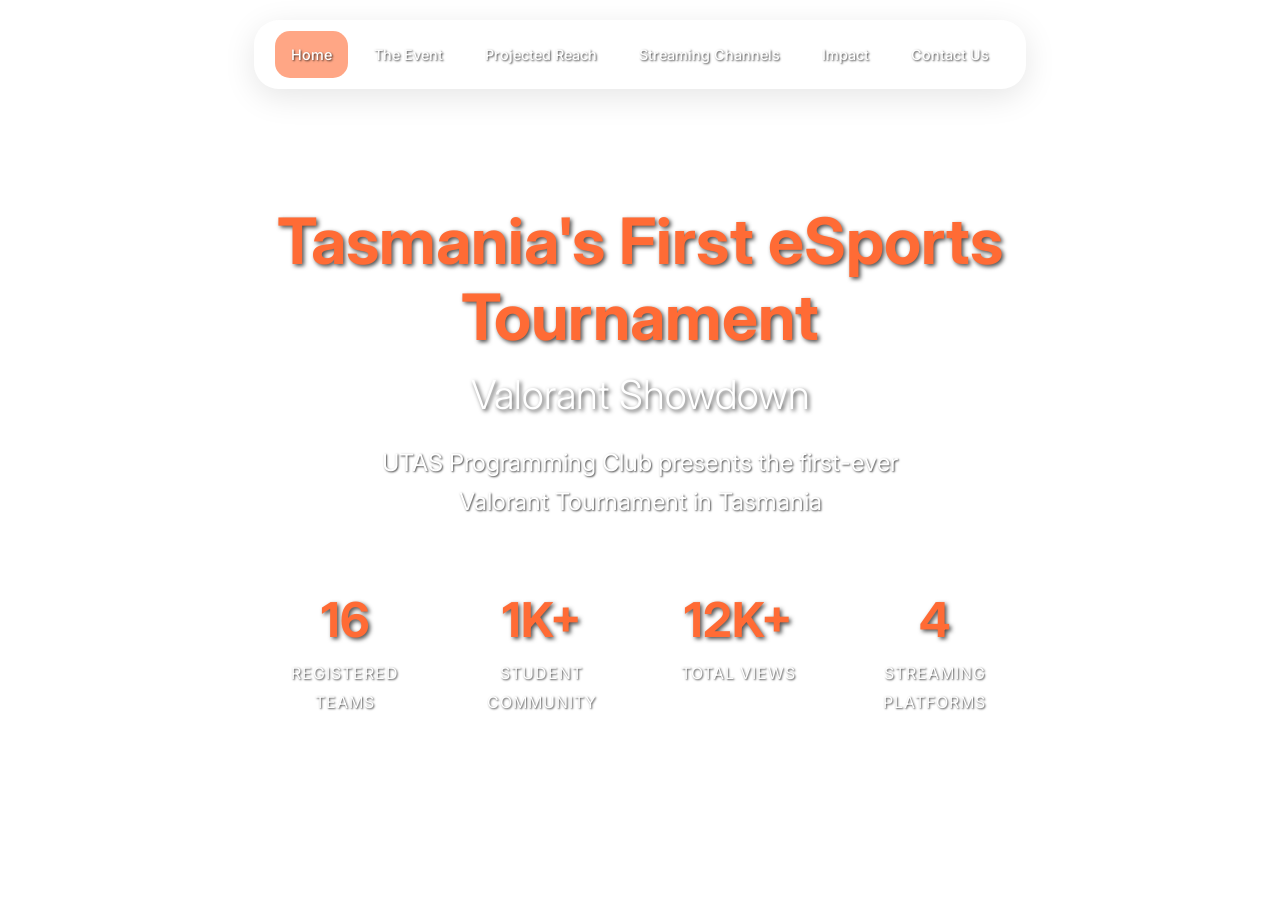
==== index.html @ cdb141f3 "Add files via upload" ====
<!DOCTYPE html>
<html lang="en">
<head>
    <meta charset="UTF-8">
    <meta name="viewport" content="width=device-width, initial-scale=1.0">
    <title>UTAS Programming Club - Valorant Tournament 2024</title>
    
    <!-- Font Awesome -->
    <link rel="stylesheet" href="https://cdnjs.cloudflare.com/ajax/libs/font-awesome/6.0.0/css/all.min.css">
    <!-- Google Fonts -->
    <link href="https://fonts.googleapis.com/css2?family=Inter:wght@300;400;500;600;700&display=swap" rel="stylesheet">
    <!-- Custom CSS -->
    <link rel="stylesheet" href="styles.css">
</head>
<body>

    <!-- Navigation -->
    <nav class="nav">
        <a href="index.html" class="active">Home</a>
        <a href="the-event.html">The Event</a>
        <a href="projected-reach.html">Projected Reach</a>
        <a href="streaming-channels.html">Streaming Channels</a>
        <a href="impact.html">Impact</a>
        <a href="contact-us.html">Contact Us</a>
    </nav>

    <!-- Slide 1: Title Slide -->
    <section class="slide active" data-slide="1">

        <!-- Video Background -->
        <video id="backgroundVideo" autoplay muted loop playsinline>
            <source src="valorant_video.mp4" type="video/mp4">
            Your browser does not support the video tag.
        </video>

        <div class="hero">
            <div class="hero-background"></div>
            <div class="hero-overlay"></div>
            
            <div class="hero-content">
                <h1 class="hero-title">
                    <span class="highlight">Tasmania's First eSports Tournament</span>
                    <span class="subtitle">Valorant Showdown</span>
                </h1>
                <p class="hero-description">
                    UTAS Programming Club presents the first-ever Valorant Tournament in Tasmania
                </p>
                
                
                <div class="hero-stats">
                    <div class="stat-item">
                        <span class="stat-number">16</span>
                        <span class="stat-label">Registered Teams</span>
                    </div>
                    <div class="stat-item">
                        <span class="stat-number">1K+</span>
                        <span class="stat-label">Student Community</span>
                    </div>
                    <div class="stat-item">
                        <span class="stat-number">12K+</span>
                        <span class="stat-label">Total Views</span>
                    </div>
                    <div class="stat-item">
                        <span class="stat-number">4</span>
                        <span class="stat-label">Streaming Platforms</span>
                    </div>
                </div>
                
            </div>
        </div>
    </section>

</body>
</html>
---- styles.css ----
/* Custom CSS Variables */
:root {
    --primary-color: #ff6b35;
    --secondary-color: #f7931e;
    --dark-bg: #1a1a2e;
    --darker-bg: #16213e;
    --light-bg: #f8f9fa;
    --text-muted: #6c757d;
    --white: #ffffff;
    --black: #000000;
}

/* Reset and Base Styles */
* {
    margin: 0;
    padding: 0;
    box-sizing: border-box;
    -webkit-font-smoothing: antialiased;
    -moz-osx-font-smoothing: grayscale;
}

body {
    font-family: 'Inter', sans-serif;
    line-height: 1.6;
    color: #333;
    overflow: hidden;
    margin: 0;
    padding: 0;
    -webkit-transform: translateZ(0);
    transform: translateZ(0);
    -webkit-backface-visibility: hidden;
    backface-visibility: hidden;
    -webkit-perspective: 1000;
    perspective: 1000;
    font-size: clamp(14px, 2.5vw, 18px);
}

/* Video Background */
#backgroundVideo {
    position: fixed;
    top: 0;
    left: 0;
    width: 100%;
    height: 100%;
    object-fit: cover;
    z-index: -5;
    opacity: 0.6;
    min-width: 100%;
    min-height: 100%;
}

/* Event Page Static Background */
.event-background {
    position: fixed;
    top: 0;
    left: 0;
    width: 100%;
    height: 100%;
    background: linear-gradient(135deg, #1a1a2e 0%, #16213e 50%, #0f3460 100%);
    z-index: -5;
}

.event-background::before {
    content: '';
    position: absolute;
    top: 0;
    left: 0;
    width: 100%;
    height: 100%;
    background: url('valorant_poster.jpg') center/cover;
    opacity: 0.3;
    z-index: -1;
}


/* Fallback background for when video is not available */
body::before {
    content: '';
    position: fixed;
    top: 0;
    left: 0;
    width: 100%;
    height: 100%;
    background: linear-gradient(135deg, rgba(0, 0, 0, 0.4) 0%, rgba(0, 0, 0, 0.6) 100%), url('valorant_poster.jpg');
    background-size: cover;
    background-position: center;
    background-attachment: fixed;
    background-repeat: no-repeat;
    z-index: -11;
    opacity: 0.3;
    display: none;
    /* Hidden by default, shown when video fails */
}

/* Show fallback when video is not supported or fails */
.no-video body::before {
    display: block;
}

/* Single Page Layout */
.slide {
    position: relative;
    width: 100%;
    height: 100vh;
    opacity: 1;
    visibility: visible;
    transform: none;
    z-index: 1;
    overflow-y: auto;
}

.slide.active {
    opacity: 1;
    visibility: visible;
    transform: none;
    z-index: 2;
}

/* Navigation */
.nav {
    position: fixed;
    top: 20px;
    left: 50%;
    transform: translateX(-50%);
    z-index: 1000;
    display: flex;
    flex-direction: row;
    gap: 10px;
    background: rgba(255, 255, 255, 0.1);
    backdrop-filter: blur(10px);
    border-radius: 25px;
    padding: 10px 20px;
    border: 1px solid rgba(255, 255, 255, 0.2);
    box-shadow: 0 8px 32px rgba(0, 0, 0, 0.1);
}

.nav a {
    color: #ffffff;
    text-decoration: none;
    font-weight: 500;
    font-size: 0.9rem;
    padding: 12px 16px;
    border-radius: 15px;
    transition: all 0.3s ease;
    text-shadow: 1px 1px 2px rgba(0, 0, 0, 0.7);
    text-align: center;
    white-space: nowrap;
}

.nav a:hover {
    background: rgba(255, 107, 53, 0.8);
    transform: translateY(-2px);
    box-shadow: 0 4px 15px rgba(255, 107, 53, 0.3);
}

.nav a.active {
    background: rgba(255, 107, 53, 0.6);
    color: #ffffff;
}

/* Container */
.container {
    max-width: min(1200px, 95vw);
    margin: 0 auto;
    padding: 0 clamp(10px, 3vw, 30px);
}

/* Hero Section */
.hero {
    height: 100vh;
    position: relative;
    display: flex;
    align-items: center;
    justify-content: center;
    text-align: center;
    color: #333;
    overflow: hidden;
    padding-top: 80px;
}

.hero-background {
    position: absolute;
    top: 0;
    left: 0;
    width: 100%;
    height: 120%;
    background: transparent;
    z-index: -2;
    transform: translateZ(0);
    will-change: transform;
}

.hero-overlay {
    position: absolute;
    top: 0;
    left: 0;
    width: 100%;
    height: 100%;
    background: transparent;
    z-index: -1;
}

.hero-content {
    max-width: 800px;
    padding: 0 20px;
    display: flex;
    flex-direction: column;
    align-items: center;
    justify-content: center;
    text-align: center;
}

.hero-title {
    font-size: clamp(2.5rem, 8vw, 4rem);
    font-weight: 700;
    margin-bottom: clamp(15px, 3vw, 25px);
    line-height: 1.2;
    color: #ffffff;
    text-shadow: 2px 2px 4px rgba(0, 0, 0, 0.7);
}

.highlight {
    color: #ff6b35;
    display: block;
    text-shadow: 2px 2px 4px rgba(0, 0, 0, 0.7);
}

.tasmania-highlight {
    color: #00d4ff;
    font-weight: 600;
    text-shadow: 2px 2px 4px rgba(0, 0, 0, 0.7);
}

.subtitle {
    font-size: clamp(1.8rem, 5vw, 2.5rem);
    font-weight: 300;
    display: block;
    margin-top: clamp(8px, 2vw, 15px);
    color: #ffffff;
    text-shadow: 2px 2px 4px rgba(0, 0, 0, 0.7);
}

.hero-description {
    font-size: clamp(1.1rem, 3vw, 1.5rem);
    margin-bottom: clamp(25px, 5vw, 40px);
    color: #ffffff;
    max-width: min(600px, 90vw);
    margin-left: auto;
    margin-right: auto;
    text-shadow: 1px 1px 2px rgba(0, 0, 0, 0.7);
}

.hero-stats {
    display: flex;
    justify-content: center;
    gap: clamp(15px, 2vw, 40px);
    margin-bottom: clamp(25px, 5vw, 40px);
    flex-wrap: nowrap;
}

.stat-item {
    text-align: center;
    background: rgba(255, 255, 255, 0.1);
    backdrop-filter: blur(10px);
    border-radius: 15px;
    padding: clamp(12px, 2vw, 20px);
    border: 1px solid rgba(255, 255, 255, 0.2);
    transition: all 0.3s ease;
    flex: 1;
    max-width: clamp(140px, 18vw, 200px);
    min-width: clamp(100px, 12vw, 140px);
}

.stat-item:hover {
    transform: translateY(-5px);
    background: rgba(255, 255, 255, 0.15);
    box-shadow: 0 10px 30px rgba(0, 0, 0, 0.3);
}

.stat-number {
    display: block;
    font-size: clamp(2rem, 5vw, 3rem);
    font-weight: 700;
    color: #ff6b35;
    text-shadow: 2px 2px 4px rgba(0, 0, 0, 0.7);
}

.stat-label {
    font-size: clamp(0.8rem, 2vw, 1rem);
    color: #ffffff;
    text-transform: uppercase;
    letter-spacing: 1px;
    text-shadow: 1px 1px 2px rgba(0, 0, 0, 0.7);
}

.hero-buttons {
    display: flex;
    gap: 20px;
    justify-content: center;
    flex-wrap: wrap;
}

/* Buttons */
.btn {
    padding: 15px 30px;
    border: none;
    border-radius: 50px;
    font-weight: 600;
    text-decoration: none;
    transition: all 0.3s ease;
    cursor: pointer;
    display: inline-block;
    font-size: 1.1rem;
    text-align: center;
}

.btn-primary {
    background: #333;
    color: white;
    box-shadow: 0 4px 15px rgba(0, 0, 0, 0.2);
}

.btn-primary:hover {
    transform: translateY(-2px);
    box-shadow: 0 6px 20px rgba(0, 0, 0, 0.3);
}

.btn-secondary {
    background: transparent;
    color: #333;
    border: 2px solid #333;
}

.btn-secondary:hover {
    background: #333;
    color: white;
    transform: translateY(-2px);
}

/* Desktop Focus - No Mobile Support */

/* Animation Classes */
.fade-in-up {
    animation: fadeInUp 0.6s ease forwards;
}

@keyframes fadeInUp {
    from {
        opacity: 0;
        transform: translateY(30px);
    }

    to {
        opacity: 1;
        transform: translateY(0);
    }
}

/* Graph Card Styles */
.graph-card {
    background: rgba(255, 255, 255, 0.1);
    backdrop-filter: blur(15px);
    border-radius: 20px;
    padding: clamp(15px, 3vw, 30px);
    border: 1px solid rgba(255, 255, 255, 0.2);
    box-shadow: 0 20px 40px rgba(0, 0, 0, 0.3);
    margin-top: clamp(15px, 3vw, 25px);
    max-width: min(1400px, 98vw);
    width: 100%;
}

.graph-header {
    text-align: center;
    margin-bottom: clamp(15px, 3vw, 20px);
}

.graph-header h3 {
    font-size: clamp(1.5rem, 4vw, 2.2rem);
    color: #ffffff;
    margin-bottom: 10px;
    text-shadow: 2px 2px 4px rgba(0, 0, 0, 0.7);
}

.graph-header p {
    color: rgba(255, 255, 255, 0.8);
    font-size: clamp(1rem, 2.5vw, 1.2rem);
    text-shadow: 1px 1px 2px rgba(0, 0, 0, 0.7);
}

.graph-container {
    position: relative;
    margin: 20px 0 60px 0;
}

.graph-container::before {
    content: '';
    position: absolute;
    left: 50px;
    right: 50px;
    top: 0;
    bottom: 0;
    background-image:
        linear-gradient(to right, rgba(255, 255, 255, 0.1) 0%, rgba(255, 255, 255, 0.1) 100%),
        linear-gradient(to right, rgba(255, 255, 255, 0.1) 0%, rgba(255, 255, 255, 0.1) 100%),
        linear-gradient(to right, rgba(255, 255, 255, 0.1) 0%, rgba(255, 255, 255, 0.1) 100%),
        linear-gradient(to right, rgba(255, 255, 255, 0.1) 0%, rgba(255, 255, 255, 0.1) 100%),
        linear-gradient(to right, rgba(255, 255, 255, 0.1) 0%, rgba(255, 255, 255, 0.1) 100%);
    background-size: 100% 1px;
    background-position:
        0 50px,
        /* 2K line */
        0 100px,
        /* 4K line */
        0 150px,
        /* 6K line */
        0 200px,
        /* 8K line */
        0 250px;
    /* 10K line */
    background-repeat: no-repeat;
    z-index: 0;
}


.graph {
    display: flex;
    align-items: end;
    justify-content: space-between;
    height: 300px;
    position: relative;
    padding-left: 50px;
    padding-right: 50px;
    background: linear-gradient(to right, transparent 0%, transparent 100%);
}

.graph::before {
    content: '';
    position: absolute;
    left: 50px;
    top: 0;
    bottom: 0;
    width: 1px;
    background: rgba(255, 255, 255, 0.3);
    z-index: 1;
}

.graph::after {
    content: '';
    position: absolute;
    left: 50px;
    right: 50px;
    bottom: 0;
    height: 1px;
    background: rgba(255, 255, 255, 0.3);
    z-index: 1;
}

.y-axis {
    position: absolute;
    left: 0;
    top: 0;
    height: 100%;
    display: flex;
    flex-direction: column;
    justify-content: space-between;
    width: 40px;
}

.y-label {
    color: rgba(255, 255, 255, 0.7);
    font-size: 0.9rem;
    font-weight: 500;
    text-align: right;
    text-shadow: 1px 1px 2px rgba(0, 0, 0, 0.7);
}

.graph-bars {
    display: flex;
    align-items: end;
    justify-content: space-between;
    width: 100%;
    height: 100%;
    gap: 20px;
    position: relative;
    z-index: 2;
}

.bar-container {
    display: flex;
    flex-direction: column;
    align-items: center;
    flex: 1;
    max-width: 120px;
    position: relative;
}

.bar {
    position: relative;
    width: 60px;
    background: rgba(255, 255, 255, 0.1);
    border-radius: 8px 8px 0 0;
    transition: all 0.3s ease;
    cursor: pointer;
    margin-bottom: 10px;
    z-index: 2;
}

.bar:hover {
    transform: translateY(-5px);
    box-shadow: 0 10px 20px rgba(0, 0, 0, 0.3);
}

.bar-fill {
    border-radius: 8px 8px 0 0;
    transition: all 0.8s ease;
    position: relative;
    overflow: hidden;
}

.utas-students {
    height: 62.5px;
    /* 2500/12000 * 300px */
}

.utas-students .bar-fill {
    background: linear-gradient(135deg, #ff6b35, #f7931e);
    height: 100%;
}

.tasmanian-locals {
    height: 125px;
    /* 5000/12000 * 300px */
}

.tasmanian-locals .bar-fill {
    background: linear-gradient(135deg, #00d4ff, #0099cc);
    height: 100%;
}

.social-media {
    height: 200px;
    /* 8000/12000 * 300px */
}

.social-media .bar-fill {
    background: linear-gradient(135deg, #ff4081, #e91e63);
    height: 100%;
}

.live-streaming {
    height: 300px;
    /* 12000/12000 * 300px */
}

.live-streaming .bar-fill {
    background: linear-gradient(135deg, #4caf50, #2e7d32);
    height: 100%;
}

.bar-value {
    position: absolute;
    top: -30px;
    left: 50%;
    transform: translateX(-50%);
    color: #ffffff;
    font-weight: 600;
    font-size: 0.9rem;
    text-shadow: 1px 1px 2px rgba(0, 0, 0, 0.7);
    opacity: 0;
    transition: opacity 0.3s ease;
}

.bar:hover .bar-value {
    opacity: 1;
}

.bar-label {
    color: rgba(255, 255, 255, 0.8);
    font-size: 0.8rem;
    text-align: center;
    margin-top: 15px;
    text-shadow: 1px 1px 2px rgba(0, 0, 0, 0.7);
    line-height: 1.2;
    position: absolute;
    bottom: -40px;
    left: 50%;
    transform: translateX(-50%);
    white-space: nowrap;
}

.graph-stats {
    display: flex;
    justify-content: center;
    gap: clamp(15px, 2vw, 40px);
    margin-top: clamp(20px, 4vw, 30px);
    flex-wrap: wrap;
}


/* Streaming Cards Styles */
.streaming-cards {
    display: grid;
    grid-template-columns: repeat(4, 1fr);
    gap: clamp(15px, 3vw, 25px);
    margin-top: clamp(20px, 4vw, 40px);
    max-width: min(1000px, 95vw);
    width: 100%;
}

.streaming-card {
    background: rgba(255, 255, 255, 0.1);
    backdrop-filter: blur(15px);
    border-radius: 20px;
    padding: clamp(20px, 4vw, 30px);
    border: 1px solid rgba(255, 255, 255, 0.2);
    box-shadow: 0 20px 40px rgba(0, 0, 0, 0.3);
    text-align: center;
    transition: all 0.3s ease;
    cursor: pointer;
}

.streaming-card:hover {
    transform: translateY(-10px);
    box-shadow: 0 30px 60px rgba(0, 0, 0, 0.4);
    background: rgba(255, 255, 255, 0.15);
}

.streaming-logo {
    font-size: clamp(3rem, 8vw, 4rem);
    margin-bottom: clamp(15px, 3vw, 20px);
    display: flex;
    justify-content: center;
    align-items: center;
    height: 80px;
}

.streaming-card h3 {
    font-size: clamp(1.2rem, 3vw, 1.5rem);
    color: #ffffff;
    margin-bottom: 10px;
    text-shadow: 2px 2px 4px rgba(0, 0, 0, 0.7);
}


/* Platform-specific colors */
.facebook .streaming-logo {
    color: #1877f2;
}

.twitch .streaming-logo {
    color: #9146ff;
}

.kick .streaming-logo {
    color: #53fc18;
}

.youtube .streaming-logo {
    color: #ff0000;
}


/* Sponsor Cards Styles */
.sponsor-cards {
    display: flex;
    justify-content: center;
    margin-top: clamp(15px, 3vw, 25px);
    max-width: min(700px, 85vw);
    width: 100%;
}

.sponsor-card {
    background: rgba(255, 255, 255, 0.1);
    backdrop-filter: blur(15px);
    border-radius: 20px;
    padding: clamp(15px, 3vw, 25px);
    border: 1px solid rgba(255, 255, 255, 0.2);
    box-shadow: 0 20px 40px rgba(0, 0, 0, 0.3);
    transition: all 0.3s ease;
    cursor: pointer;
    width: 100%;
    max-width: 600px;
}

.sponsor-card:hover {
    transform: translateY(-10px);
    box-shadow: 0 30px 60px rgba(0, 0, 0, 0.4);
    background: rgba(255, 255, 255, 0.15);
}

.sponsor-header {
    text-align: center;
    margin-bottom: clamp(15px, 3vw, 20px);
    padding-bottom: clamp(10px, 2vw, 15px);
    border-bottom: 1px solid rgba(255, 255, 255, 0.2);
}

.sponsor-header h3 {
    font-size: clamp(1.5rem, 4vw, 2rem);
    color: #ffffff;
    margin-bottom: 10px;
    text-shadow: 2px 2px 4px rgba(0, 0, 0, 0.7);
}

.sponsor-price {
    font-size: clamp(1.8rem, 5vw, 2.5rem);
    color: #ff6b35;
    font-weight: 700;
    text-shadow: 2px 2px 4px rgba(0, 0, 0, 0.7);
}

.sponsor-benefits {
    display: grid;
    grid-template-columns: repeat(3, 1fr);
    gap: clamp(8px, 1.2vw, 12px);
}

.benefit-item {
    display: flex;
    align-items: center;
    gap: clamp(8px, 1.5vw, 12px);
    padding: clamp(6px, 1.2vw, 10px);
    background: rgba(255, 255, 255, 0.05);
    border-radius: 8px;
    transition: all 0.3s ease;
}

.benefit-item:hover {
    background: rgba(255, 255, 255, 0.1);
    transform: translateX(5px);
}

.benefit-item i {
    font-size: clamp(1.1rem, 2.5vw, 1.3rem);
    color: #ff6b35;
    min-width: 20px;
    text-align: center;
}

.benefit-item span {
    color: rgba(255, 255, 255, 0.9);
    font-size: clamp(0.9rem, 2vw, 1rem);
    line-height: 1.4;
    text-shadow: 1px 1px 2px rgba(0, 0, 0, 0.7);
}

/* Platform-specific colors */
.title-sponsor .sponsor-price {
    color: #ff6b35;
}

.associate-sponsor .sponsor-price {
    color: #00d4ff;
}

.associate-sponsor .benefit-item i {
    color: #00d4ff;
}



/* Contact Cards Styles */
.contact-cards {
    display: flex;
    justify-content: center;
    gap: clamp(20px, 4vw, 40px);
    margin-top: clamp(30px, 5vw, 50px);
    max-width: min(1000px, 95vw);
    width: 100%;
    flex-wrap: nowrap;
}

.contact-card {
    background: rgba(255, 255, 255, 0.1);
    backdrop-filter: blur(15px);
    border-radius: 20px;
    padding: clamp(25px, 4vw, 40px);
    border: 1px solid rgba(255, 255, 255, 0.2);
    box-shadow: 0 20px 40px rgba(0, 0, 0, 0.3);
    transition: all 0.3s ease;
    cursor: pointer;
    flex: 1;
    min-width: clamp(350px, 45vw, 450px);
    max-width: clamp(450px, 50vw, 550px);
}

.contact-card:hover {
    transform: translateY(-10px);
    box-shadow: 0 30px 60px rgba(0, 0, 0, 0.4);
    background: rgba(255, 255, 255, 0.15);
}

.contact-header {
    text-align: center;
    margin-bottom: clamp(20px, 3vw, 30px);
    padding-bottom: clamp(15px, 2vw, 20px);
    border-bottom: 1px solid rgba(255, 255, 255, 0.2);
}

.contact-icon {
    font-size: clamp(3rem, 6vw, 4rem);
    color: #ff6b35;
    margin-bottom: clamp(10px, 2vw, 15px);
    display: flex;
    justify-content: center;
    align-items: center;
}

.contact-header h3 {
    font-size: clamp(1.5rem, 4vw, 2rem);
    color: #ffffff;
    margin-bottom: 10px;
    text-shadow: 2px 2px 4px rgba(0, 0, 0, 0.7);
}

.contact-info {
    display: flex;
    flex-direction: column;
    gap: clamp(15px, 2vw, 20px);
}

.contact-item {
    display: flex;
    align-items: center;
    gap: clamp(12px, 2vw, 15px);
    padding: clamp(10px, 2vw, 15px);
    background: rgba(255, 255, 255, 0.05);
    border-radius: 10px;
    transition: all 0.3s ease;
}

.contact-item:hover {
    background: rgba(255, 255, 255, 0.1);
    transform: translateX(5px);
}

.contact-item i {
    font-size: clamp(1.2rem, 2.5vw, 1.4rem);
    color: #ff6b35;
    min-width: 25px;
    text-align: center;
}

.contact-item span {
    color: rgba(255, 255, 255, 0.9);
    font-size: clamp(0.9rem, 2vw, 1rem);
    line-height: 1.4;
    text-shadow: 1px 1px 2px rgba(0, 0, 0, 0.7);
    word-break: break-all;
    overflow-wrap: break-word;
}

/* Platform-specific colors for contact cards */
.university-card .contact-icon {
    color: #00d4ff;
}

.university-card .contact-item i {
    color: #00d4ff;
}

.club-card .contact-icon {
    color: #ff6b35;
}

.club-card .contact-item i {
    color: #ff6b35;
}


/* Smooth scrolling */
html {
    scroll-behavior: smooth;
}
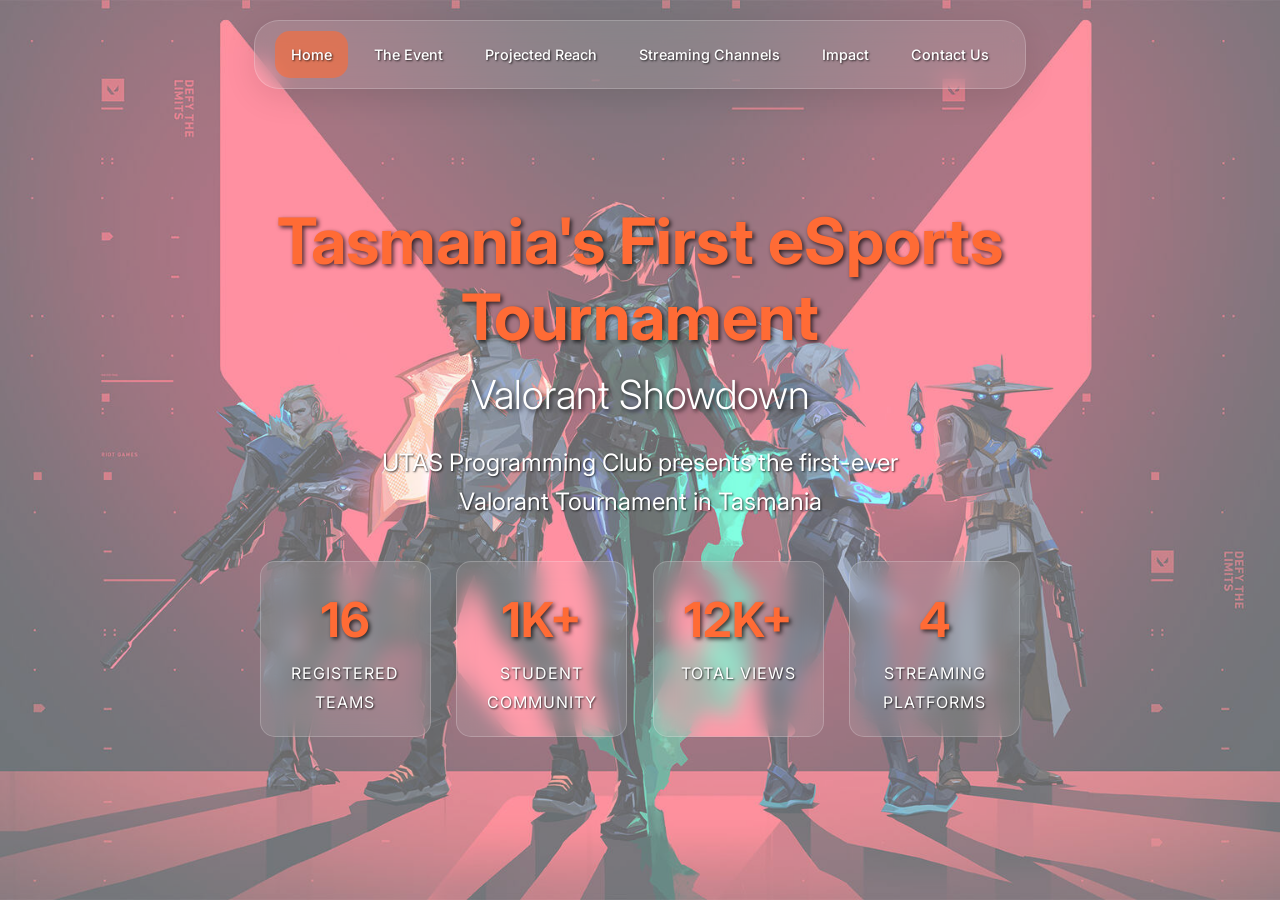
==== commit 8afb78ad: "Fallback Background picture added" ====
--- a/index.html
+++ b/index.html
@@ -28,10 +28,15 @@
     <section class="slide active" data-slide="1">
 
         <!-- Video Background -->
-        <video id="backgroundVideo" autoplay muted loop playsinline>
+        <video id="backgroundVideo" muted loop playsinline preload="metadata" poster="valorant_poster.jpg">
             <source src="valorant_video.mp4" type="video/mp4">
             Your browser does not support the video tag.
         </video>
+        
+        <!-- Fallback Background Image -->
+        <div id="fallbackBackground" class="fallback-bg" style="display: none;">
+            <img src="valorant_poster.jpg" alt="Valorant Tournament Background" />
+        </div>
 
         <div class="hero">
             <div class="hero-background"></div>
@@ -71,4 +76,4 @@
     </section>
 
 </body>
-</html>+</html>
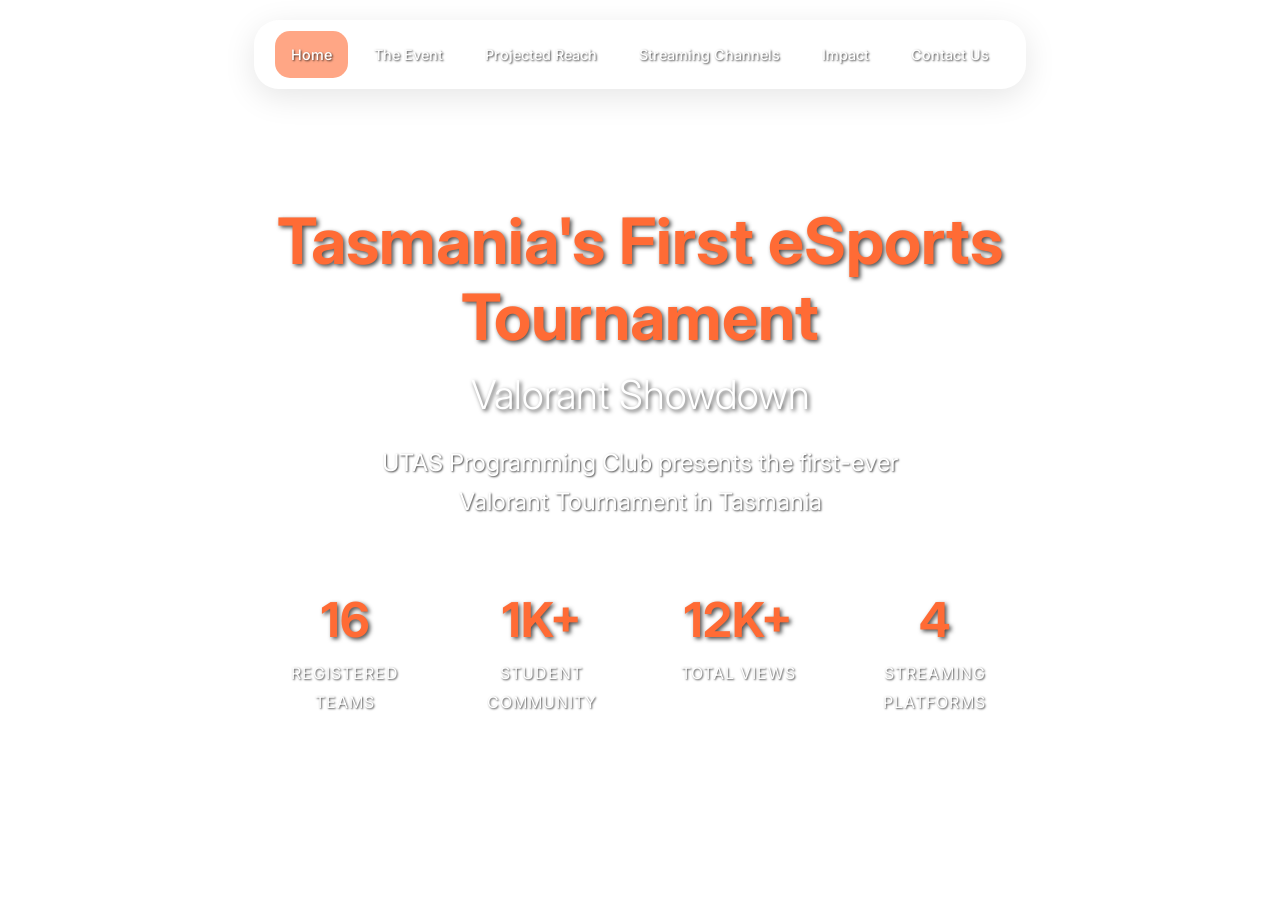
==== commit f97d2dcc: "Update index.html" ====
--- a/index.html
+++ b/index.html
@@ -27,16 +27,16 @@
     <!-- Slide 1: Title Slide -->
     <section class="slide active" data-slide="1">
 
-        <!-- Video Background -->
-        <video id="backgroundVideo" muted loop playsinline preload="metadata" poster="valorant_poster.jpg">
-            <source src="valorant_video.mp4" type="video/mp4">
-            Your browser does not support the video tag.
-        </video>
+        <div class="video-background">
+            <iframe 
+                src="https://www.youtube.com/embed/8OgcHAv6Jvk?autoplay=1&mute=1&loop=1&playlist=8OgcHAv6Jvk"
+                frameborder="0"
+                allow="autoplay; encrypted-media"
+                allowfullscreen
+                style="width:100vw; height:100vh; position:absolute; top:0; left:0; z-index:-1;">
+            </iframe>
+        </div>
         
-        <!-- Fallback Background Image -->
-        <div id="fallbackBackground" class="fallback-bg" style="display: none;">
-            <img src="valorant_poster.jpg" alt="Valorant Tournament Background" />
-        </div>
 
         <div class="hero">
             <div class="hero-background"></div>
